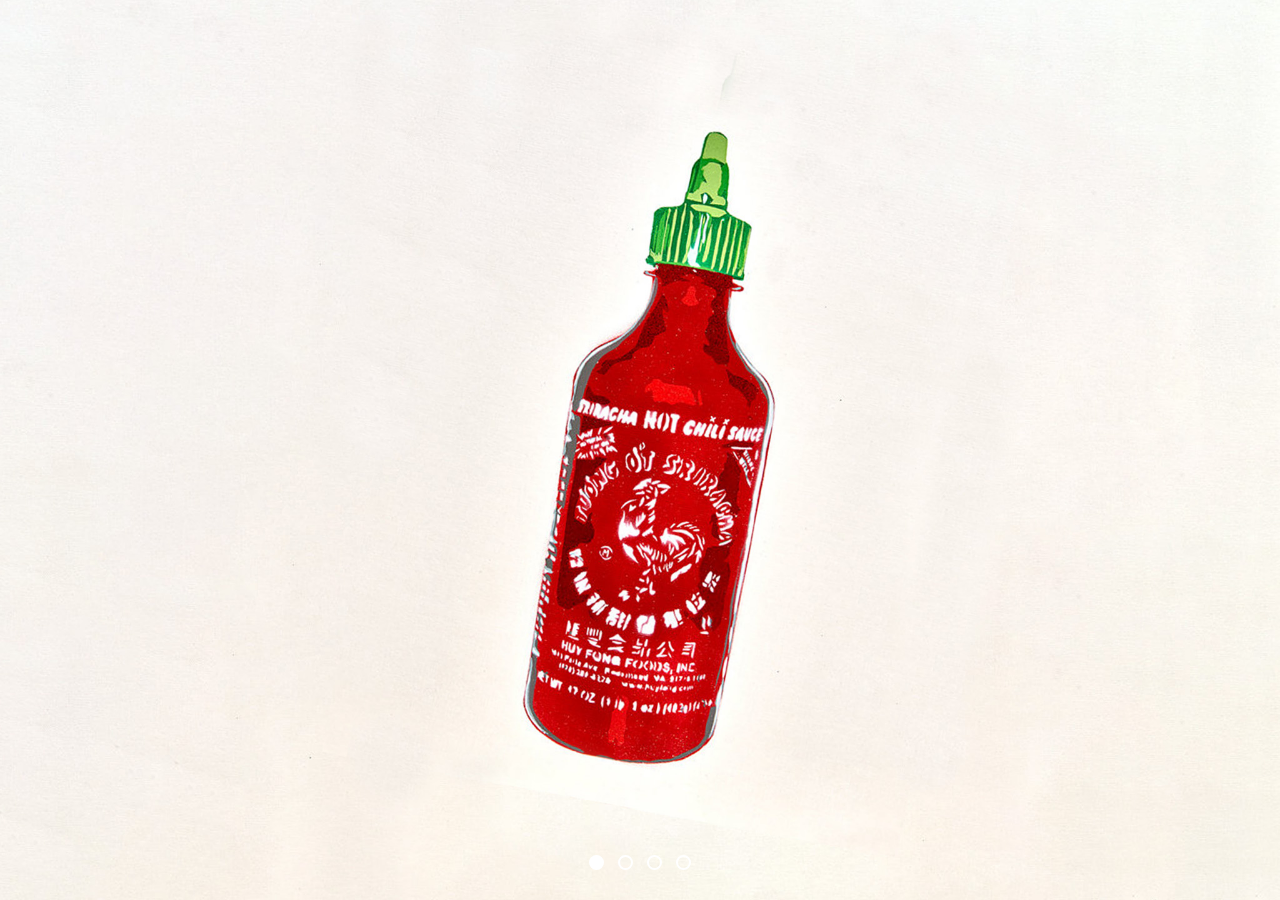
==== Image_carousel/index.html @ 3ac2db9c "added new images to carousel" ====
<!DOCTYPE html>
<html lang="en" dir="ltr">
    <head>
        <meta charset="utf-8" />
        <meta http-equiv="X-UA-Compatible" content="IE=edge" />
        <!--
            <meta http-equiv="X-UA-Compatible" content="IE=edge,chrome=1" />
        -->
        <meta name="viewport" content="width=device-width, initial-scale=1" />
        <title>Simple carousel</title>
        <link rel="stylesheet" href="style.css" />
        <link
            href="https://fonts.googleapis.com/css?family=PT+Serif|Roboto"
            rel="stylesheet"
        />
    </head>
    <body>
        <div id="allImages">
            <img
                id="image1"
                class="images onscreen"
                src="assets/image1.jpg"
                alt="image1"
            />
            <img
                id="image2"
                class="images"
                src="assets/image2.jpg"
                alt="image2"
            />
            <img
                id="image3"
                class="images"
                src="assets/image3.jpg"
                alt="image3"
            />
            <img
                id="image4"
                class="images"
                src="assets/image4.jpg"
                alt="image4"
            />
            <div id="dots">
                <div data-name="0" id="dot0" class="dot on">
                    <img src="/assets/tabasco_outline.svg" alt="" />
                </div>
                <div data-name="1" id="dot1" class="dot"></div>
                <div data-name="2" id="dot2" class="dot"></div>
                <div data-name="3" id="dot3" class="dot"></div>
            </div>
        </div>
        <script src="script.js"></script>
    </body>
</html>
---- Image_carousel/style.css ----
*,
html {
    padding: 0;
    margin: 0;
    box-sizing: border-box;
}
html {
    font-size: 62.5%;
}
#allImages {
    position: relative;
    height: 100vh;
    width: 100%;
    overflow: hidden;
}
.images {
    position: absolute;
    top: 0;
    left: 0;
    height: 100%;
    width: 100%;
    transform: translateX(100%);
    z-index: -1;
    object-fit: cover;
    opacity: 0.5;
    filter: grayscale(100%);
}
.images img {
    height: 100%;
    width: 100%;
}
.images.onscreen {
    transform: translateX(0);
    transition-property: transform;
    transition: 1.25s all ease;
    opacity: 1;
    filter: grayscale(0);
}
.images.exit {
    transform: translateX(-100%);
    transition-property: transform;
    transition: 1.25s all ease;
    opacity: 0.5;
    filter: grayscale(100%);
}
/* .kittyNav {
    position: absolute;
    bottom: 4%;
    left: 50%;
    transform: translateX(-50%);
    z-index: 9999;
}
.kittyNav a {
    width: 10px;
    height: 10px;
    border-radius: 100%;
    border: 2px solid white;
    text-align: center;
    text-decoration: none;
    display: inline-block;
    margin: 0 0.5rem;
    text-indent: -10000px;
    opacity: 0.65;
    transition: 0.2 opacity ease-in-out;
}
.kittyNav a:hover {
    background: white;
    opacity: 1;
    transition: 0.4 all ease-in-out;
} */
#dots {
    position: relative;
    display: flex;
    justify-content: center;
    top: 95%;
}

.dot {
    border-radius: 50%;
    border: 2px solid white;
    width: 15px;
    height: 15px;
    margin: 0 7px;
    cursor: pointer;
}

.dot.on {
    background: white;
}
/* resize the dots for mobile */

/* .kittyNav a:nth-child(2) {
    opacity: 1;
} */

/* @keyframes carouselContainer {
    0% {
        transform: translateX(-100%);
    }
    100% {
        transform: translateX(0%);
    }
} */
/* animation-fill-mode: forwards;
    animation: carouselContainer;
    transition: 0.2s all ease-in-out;
    animation-delay: 2.4s;
    animation-duration: 0.5454s; */
/* animation: youAintSmilingNowBitch;
    transition: 0.2s all ease-in-out;
    animation-delay: 2.4s;
    animation-duration: 0.25s;
    animation-fill-mode: forwards;
}
@keyframes youAintSmilingNowBitch {
    0% {
        height: 1rem;
    }
    100% {
        height: 0;
    }
} */
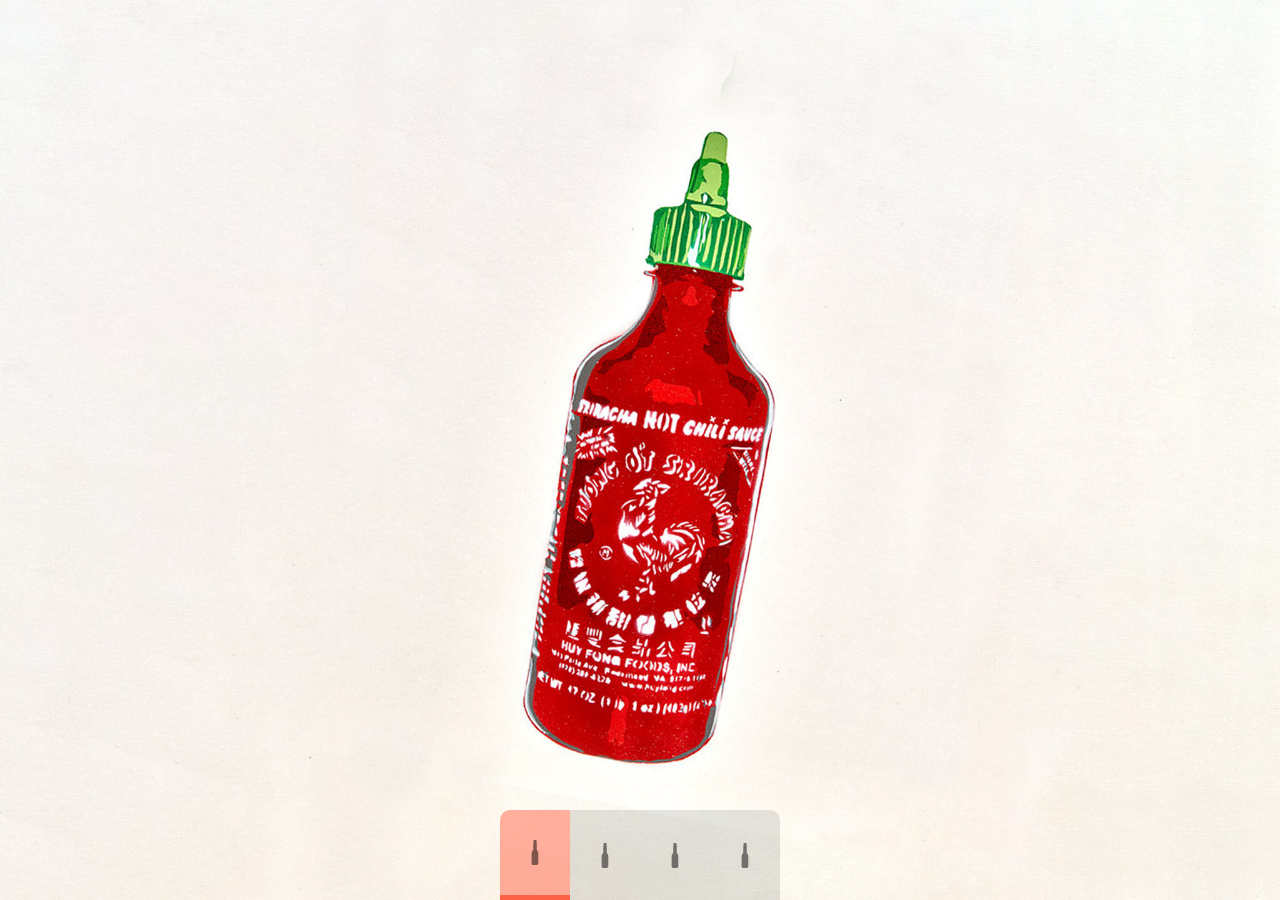
==== commit c1bd520b: "changed navigation - added new theme" ====
--- a/Image_carousel/index.html
+++ b/Image_carousel/index.html
@@ -7,7 +7,7 @@
             <meta http-equiv="X-UA-Compatible" content="IE=edge,chrome=1" />
         -->
         <meta name="viewport" content="width=device-width, initial-scale=1" />
-        <title>Simple carousel</title>
+        <title>Simple, spicy carousel</title>
         <link rel="stylesheet" href="style.css" />
         <link
             href="https://fonts.googleapis.com/css?family=PT+Serif|Roboto"
@@ -16,37 +16,54 @@
     </head>
     <body>
         <div id="allImages">
-            <img
-                id="image1"
-                class="images onscreen"
-                src="assets/image1.jpg"
-                alt="image1"
-            />
-            <img
-                id="image2"
-                class="images"
-                src="assets/image2.jpg"
-                alt="image2"
-            />
-            <img
-                id="image3"
-                class="images"
-                src="assets/image3.jpg"
-                alt="image3"
-            />
-            <img
-                id="image4"
-                class="images"
-                src="assets/image4.jpg"
-                alt="image4"
-            />
-            <div id="dots">
-                <div data-name="0" id="dot0" class="dot on">
-                    <img src="/assets/tabasco_outline.svg" alt="" />
+            <div class="intro images onscreen">
+                <!-- <h1 class="title">Sciracha Sauce!!!</h1> -->
+                <img id="image1" src="assets/image1.jpg" alt="image1" />
+            </div>
+            <div class="intro images">
+                <!-- <h1 class="title">Tapatio Sauce!!!</h1> -->
+                <img id="image2" src="assets/image2.jpg" alt="image2" />
+            </div>
+            <div class="intro images">
+                <!-- <h1 class="title">Tabasco Sauce!!!</h1> -->
+                <img id="image2" src="assets/image3.jpg" alt="image3" />
+            </div>
+            <div class="intro images">
+                <!-- <h1 class="title">Cholula Sauce!!!</h1> -->
+                <img id="image4" src="assets/image4.jpg" alt="image4" />
+            </div>
+
+            <div class="navBar" id="dots">
+                <div class="navContainer">
+                    <div data-name="0" id="dot0" class="dot on">
+                        <img
+                            class="navLogo"
+                            src="assets/tabasco_outline.svg"
+                            alt=""
+                        />
+                    </div>
+                    <div data-name="1" id="dot1" class="dot">
+                        <img
+                            class="navLogo"
+                            src="assets/tabasco_outline.svg"
+                            alt=""
+                        />
+                    </div>
+                    <div data-name="2" id="dot2" class="dot">
+                        <img
+                            class="navLogo"
+                            src="assets/tabasco_outline.svg"
+                            alt=""
+                        />
+                    </div>
+                    <div data-name="3" id="dot3" class="dot">
+                        <img
+                            class="navLogo"
+                            src="assets/tabasco_outline.svg"
+                            alt=""
+                        />
+                    </div>
                 </div>
-                <div data-name="1" id="dot1" class="dot"></div>
-                <div data-name="2" id="dot2" class="dot"></div>
-                <div data-name="3" id="dot3" class="dot"></div>
             </div>
         </div>
         <script src="script.js"></script>
--- a/Image_carousel/style.css
+++ b/Image_carousel/style.css
@@ -3,6 +3,8 @@
     padding: 0;
     margin: 0;
     box-sizing: border-box;
+    outline: none;
+    border: none;
 }
 html {
     font-size: 62.5%;
@@ -12,6 +14,7 @@
     height: 100vh;
     width: 100%;
     overflow: hidden;
+    display: flex;
 }
 .images {
     position: absolute;
@@ -28,6 +31,7 @@
 .images img {
     height: 100%;
     width: 100%;
+    object-fit: cover;
 }
 .images.onscreen {
     transform: translateX(0);
@@ -43,80 +47,91 @@
     opacity: 0.5;
     filter: grayscale(100%);
 }
-/* .kittyNav {
+
+.title {
     position: absolute;
-    bottom: 4%;
     left: 50%;
-    transform: translateX(-50%);
-    z-index: 9999;
+    top: 50%;
+    transform: translate(-50%, -50%);
 }
-.kittyNav a {
-    width: 10px;
-    height: 10px;
-    border-radius: 100%;
-    border: 2px solid white;
-    text-align: center;
-    text-decoration: none;
-    display: inline-block;
-    margin: 0 0.5rem;
-    text-indent: -10000px;
-    opacity: 0.65;
-    transition: 0.2 opacity ease-in-out;
-}
-.kittyNav a:hover {
-    background: white;
-    opacity: 1;
-    transition: 0.4 all ease-in-out;
-} */
-#dots {
-    position: relative;
+
+/* ============== NAVIGATION ============== */
+.navBar {
+    position: fixed;
+    bottom: 0;
+    left: 0;
+    width: 100vw;
     display: flex;
     justify-content: center;
-    top: 95%;
+    align-items: center;
+    z-index: 100;
+}
+.navContainer {
+    display: flex;
+    justify-content: center;
+    align-items: center;
+    border-top-left-radius: 10px;
+    border-top-right-radius: 10px;
+    overflow: hidden;
+}
+.dot {
+    padding: 2rem 0;
+    height: 10vh;
+    display: flex;
+    justify-content: center;
+    align-items: center;
+    background: rgba(0, 0, 0, 0.1);
+    transition: 1.25 all ease-in-out;
+}
+.dot.on {
+    transition: 0.25 all ease-in-out;
+    background: rgba(255, 99, 71, 0.5);
+    border-bottom: 5px solid tomato;
+}
+.navLogo {
+    height: 2.5rem;
+    width: 7rem;
+    cursor: pointer;
+    transition: 0.25 all ease-in-out;
+    opacity: 0.5;
+}
+.dot:hover {
+    background: rgba(255, 99, 71, 0.25);
+    transition: 1.25 all ease-in-out;
+}
+.dot:hover > .navLogo {
+    height: 4rem;
+    transition: 0.25 all ease-in-out;
+    opacity: 1;
+}
+.navLogo.on {
+    height: 4rem;
+    width: 7rem;
+    cursor: pointer;
+    transition: 0.15 all ease-in-out;
+    opacity: 1;
+}
+.intro {
+    animation-name: scale;
+    animation-duration: 0.5s;
+    width: 100vw;
+    height: 100vh;
+    /* transform: rotate(90deg); */
 }
 
-.dot {
-    border-radius: 50%;
-    border: 2px solid white;
-    width: 15px;
-    height: 15px;
-    margin: 0 7px;
-    cursor: pointer;
+.intro .animate {
+    animation-name: scale;
+    animation-duration: 0.5s;
+    /* transform: rotate(90deg); */
 }
 
-.dot.on {
-    background: white;
-}
-/* resize the dots for mobile */
-
-/* .kittyNav a:nth-child(2) {
-    opacity: 1;
-} */
-
-/* @keyframes carouselContainer {
+@keyframes scale {
     0% {
-        transform: translateX(-100%);
+        transform: scale(2);
+        -webkit-transform: scale(2);
     }
     100% {
-        transform: translateX(0%);
+        transform: scale(1);
+        -webkit-transform: scale(1);
     }
-} */
-/* animation-fill-mode: forwards;
-    animation: carouselContainer;
-    transition: 0.2s all ease-in-out;
-    animation-delay: 2.4s;
-    animation-duration: 0.5454s; */
-/* animation: youAintSmilingNowBitch;
-    transition: 0.2s all ease-in-out;
-    animation-delay: 2.4s;
-    animation-duration: 0.25s;
-    animation-fill-mode: forwards;
 }
-@keyframes youAintSmilingNowBitch {
-    0% {
-        height: 1rem;
-    }
-    100% {
-        height: 0;
-    }
-} */
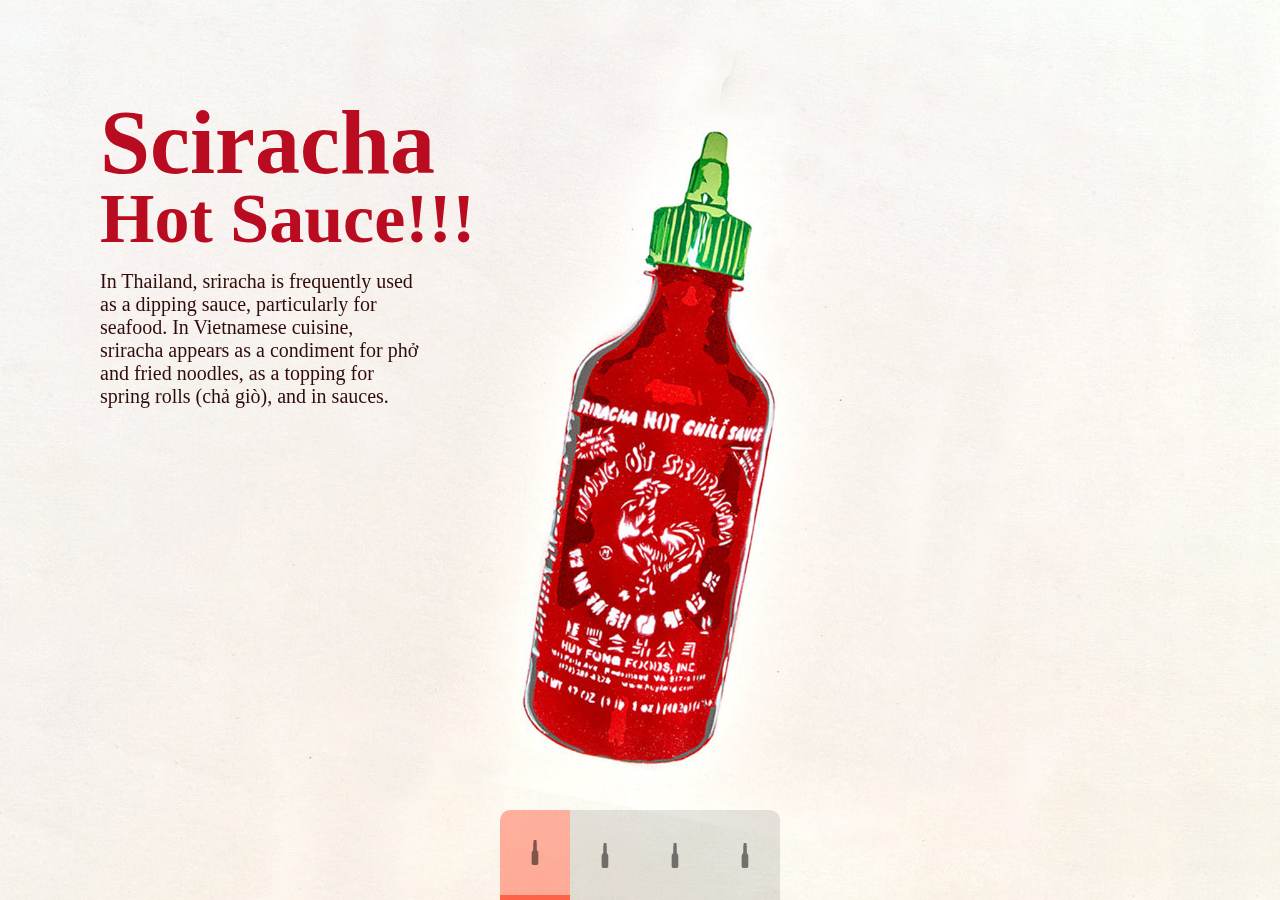
==== commit f957e2c0: "added animated text on page load - improved navigation inc animated icons" ====
--- a/Image_carousel/index.html
+++ b/Image_carousel/index.html
@@ -16,20 +16,50 @@
     </head>
     <body>
         <div id="allImages">
-            <div class="intro images onscreen">
-                <!-- <h1 class="title">Sciracha Sauce!!!</h1> -->
+            <div class="images onscreen">
+                <h1 class="title textAnimate">
+                    <span>Sciracha</span><br />Hot Sauce!!!
+                </h1>
+                <p class="description textAnimateUp">
+                    In Thailand, sriracha is frequently used as a dipping sauce,
+                    particularly for seafood. In Vietnamese cuisine, sriracha
+                    appears as a condiment for phở and fried noodles, as a
+                    topping for spring rolls (chả giò), and in sauces.
+                </p>
                 <img id="image1" src="assets/image1.jpg" alt="image1" />
             </div>
-            <div class="intro images">
-                <!-- <h1 class="title">Tapatio Sauce!!!</h1> -->
+            <div class="images">
+                <h1 class="title"><span>Tapatio</span><br />Hot Sauce!!!</h1>
+                <p class="description">
+                    Tapatío is the name given to people from Guadalajara,
+                    Jalisco: the company's founders come from Guadalajara. The
+                    ingredients, as listed on the product label, are water, red
+                    peppers, salt, spices, garlic, acetic acid, xanthan gum and
+                    sodium benzoate as a preservative. The sauce overall has a
+                    Scoville heat scale rating of 3,000, hotter than Sriracha.
+                </p>
                 <img id="image2" src="assets/image2.jpg" alt="image2" />
             </div>
-            <div class="intro images">
-                <!-- <h1 class="title">Tabasco Sauce!!!</h1> -->
+            <div class="images">
+                <h1 class="title"><span>Tabasco</span><br />Hot Sauce!!!</h1>
+                <p class="description">
+                    Tabasco is a brand of hot sauce made exclusively from
+                    tabasco peppers (Capsicum frutescens var. tabasco), vinegar,
+                    and salt. It is produced by McIlhenny Company of Avery
+                    Island, Louisiana.
+                </p>
                 <img id="image2" src="assets/image3.jpg" alt="image3" />
             </div>
-            <div class="intro images">
-                <!-- <h1 class="title">Cholula Sauce!!!</h1> -->
+            <div class="images">
+                <h1 class="title "><span>Cholula</span><br />Hot Sauce!!!</h1>
+                <p class="description whiteText">
+                    Cholula Hot Sauce is a brand of chili-based hot sauce,
+                    manufactured in Chapala, Jalisco, Mexico, and licensed by
+                    José Cuervo. According to its manufacturers, Cholula hot
+                    sauce rates 500–1,000 on the Scoville scale[2] though other
+                    sources measure it as being over three times hotter, at
+                    3,600 Scoville units.
+                </p>
                 <img id="image4" src="assets/image4.jpg" alt="image4" />
             </div>
 
--- a/Image_carousel/style.css
+++ b/Image_carousel/style.css
@@ -50,9 +50,44 @@
 
 .title {
     position: absolute;
-    left: 50%;
-    top: 50%;
-    transform: translate(-50%, -50%);
+    left: 110%;
+    opacity: 0;
+    top: 10rem;
+    font-size: 7rem;
+    font-family: "Montserrat";
+    color: rgba(185, 12, 32, 1);
+    line-height: 0.95;
+    transition: 1.25s all ease;
+}
+
+.title span {
+    font-size: 9rem;
+}
+.textAnimate {
+    left: 10rem;
+    opacity: 1;
+}
+.fade {
+    left: 10rem;
+    opacity: 0.5;
+}
+.description {
+    width: 25vw;
+    font-size: 2rem;
+    color: rgba(47, 12, 9, 1);
+    position: absolute;
+    left: 10rem;
+    top: 60rem;
+    opacity: 0;
+    transition: 1.25s all ease;
+    font-family: "Montserrat";
+}
+.description.textAnimateUp {
+    top: 27rem;
+    opacity: 1;
+}
+.whiteText {
+    color: #e9e9e9;
 }
 
 /* ============== NAVIGATION ============== */
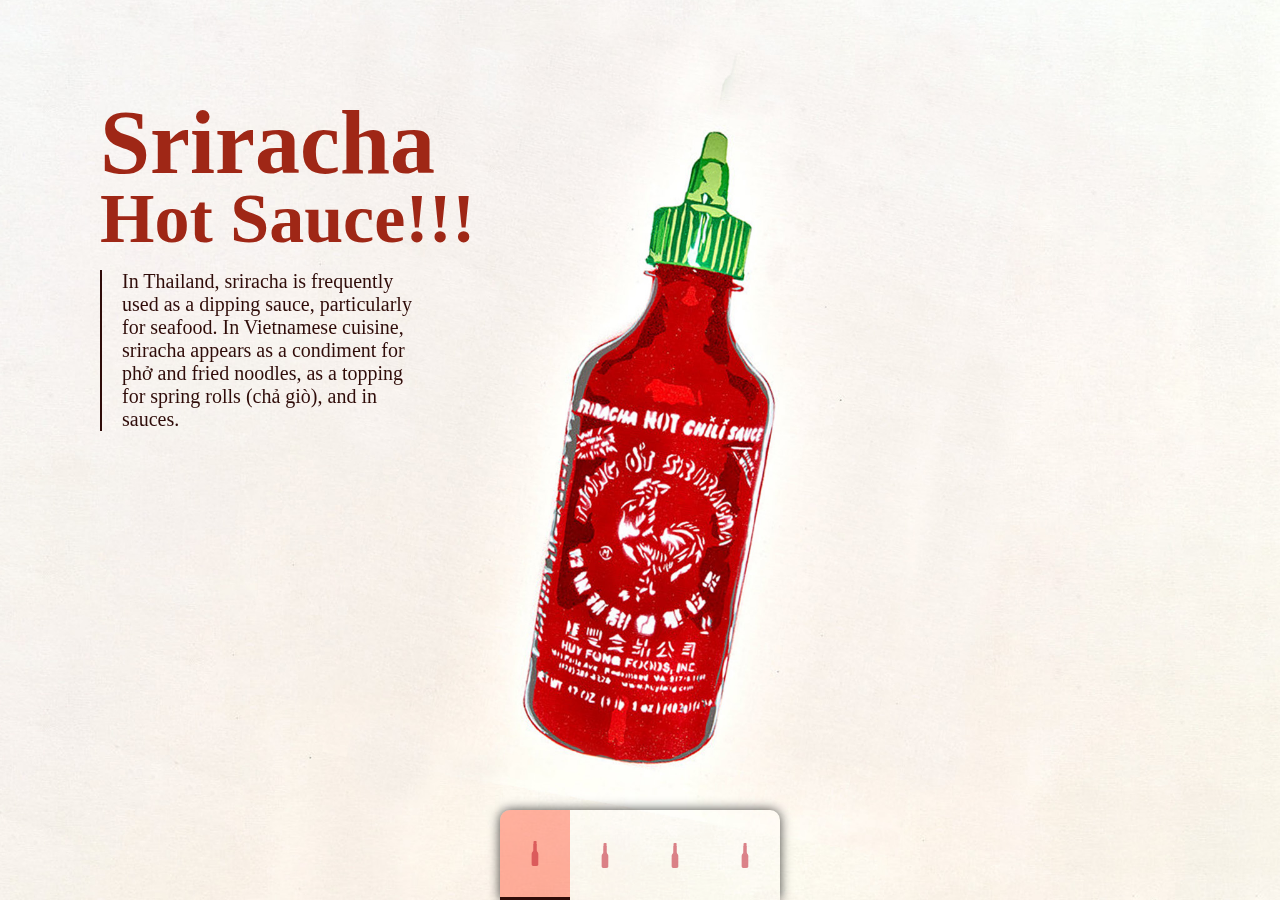
==== commit c73c7f2a: "slights css tweaks" ====
--- a/Image_carousel/index.html
+++ b/Image_carousel/index.html
@@ -18,7 +18,7 @@
         <div id="allImages">
             <div class="images onscreen">
                 <h1 class="title textAnimate">
-                    <span>Sciracha</span><br />Hot Sauce!!!
+                    <span>Sriracha</span><br />Hot Sauce!!!
                 </h1>
                 <p class="description textAnimateUp">
                     In Thailand, sriracha is frequently used as a dipping sauce,
@@ -41,7 +41,9 @@
                 <img id="image2" src="assets/image2.jpg" alt="image2" />
             </div>
             <div class="images">
-                <h1 class="title"><span>Tabasco</span><br />Hot Sauce!!!</h1>
+                <h1 class="title greenText">
+                    <span>Tabasco</span><br />Hot Sauce!!!
+                </h1>
                 <p class="description">
                     Tabasco is a brand of hot sauce made exclusively from
                     tabasco peppers (Capsicum frutescens var. tabasco), vinegar,
--- a/Image_carousel/style.css
+++ b/Image_carousel/style.css
@@ -55,7 +55,7 @@
     top: 10rem;
     font-size: 7rem;
     font-family: "Montserrat";
-    color: rgba(185, 12, 32, 1);
+    color: rgba(159, 39, 22, 1);
     line-height: 0.95;
     transition: 1.25s all ease;
 }
@@ -81,6 +81,8 @@
     opacity: 0;
     transition: 1.25s all ease;
     font-family: "Montserrat";
+    padding-left: 2rem;
+    border-left: 2px solid rgba(47, 12, 9, 1);
 }
 .description.textAnimateUp {
     top: 27rem;
@@ -88,6 +90,11 @@
 }
 .whiteText {
     color: #e9e9e9;
+    border-left: 2px solid #e9e9e9;
+}
+
+.greenText {
+    color: rgba(109, 244, 27, 1);
 }
 
 /* ============== NAVIGATION ============== */
@@ -108,6 +115,7 @@
     border-top-left-radius: 10px;
     border-top-right-radius: 10px;
     overflow: hidden;
+    box-shadow: 0 0 12px rgba(0, 0, 0, 0.75);
 }
 .dot {
     padding: 2rem 0;
@@ -115,13 +123,13 @@
     display: flex;
     justify-content: center;
     align-items: center;
-    background: rgba(0, 0, 0, 0.1);
+    background: rgba(270, 270, 270, 0.15);
     transition: 1.25 all ease-in-out;
 }
 .dot.on {
     transition: 0.25 all ease-in-out;
     background: rgba(255, 99, 71, 0.5);
-    border-bottom: 5px solid tomato;
+    border-bottom: 3px solid rgba(47, 12, 9, 1);
 }
 .navLogo {
     height: 2.5rem;
@@ -151,15 +159,11 @@
     animation-duration: 0.5s;
     width: 100vw;
     height: 100vh;
-    /* transform: rotate(90deg); */
 }
-
 .intro .animate {
     animation-name: scale;
     animation-duration: 0.5s;
-    /* transform: rotate(90deg); */
 }
-
 @keyframes scale {
     0% {
         transform: scale(2);
